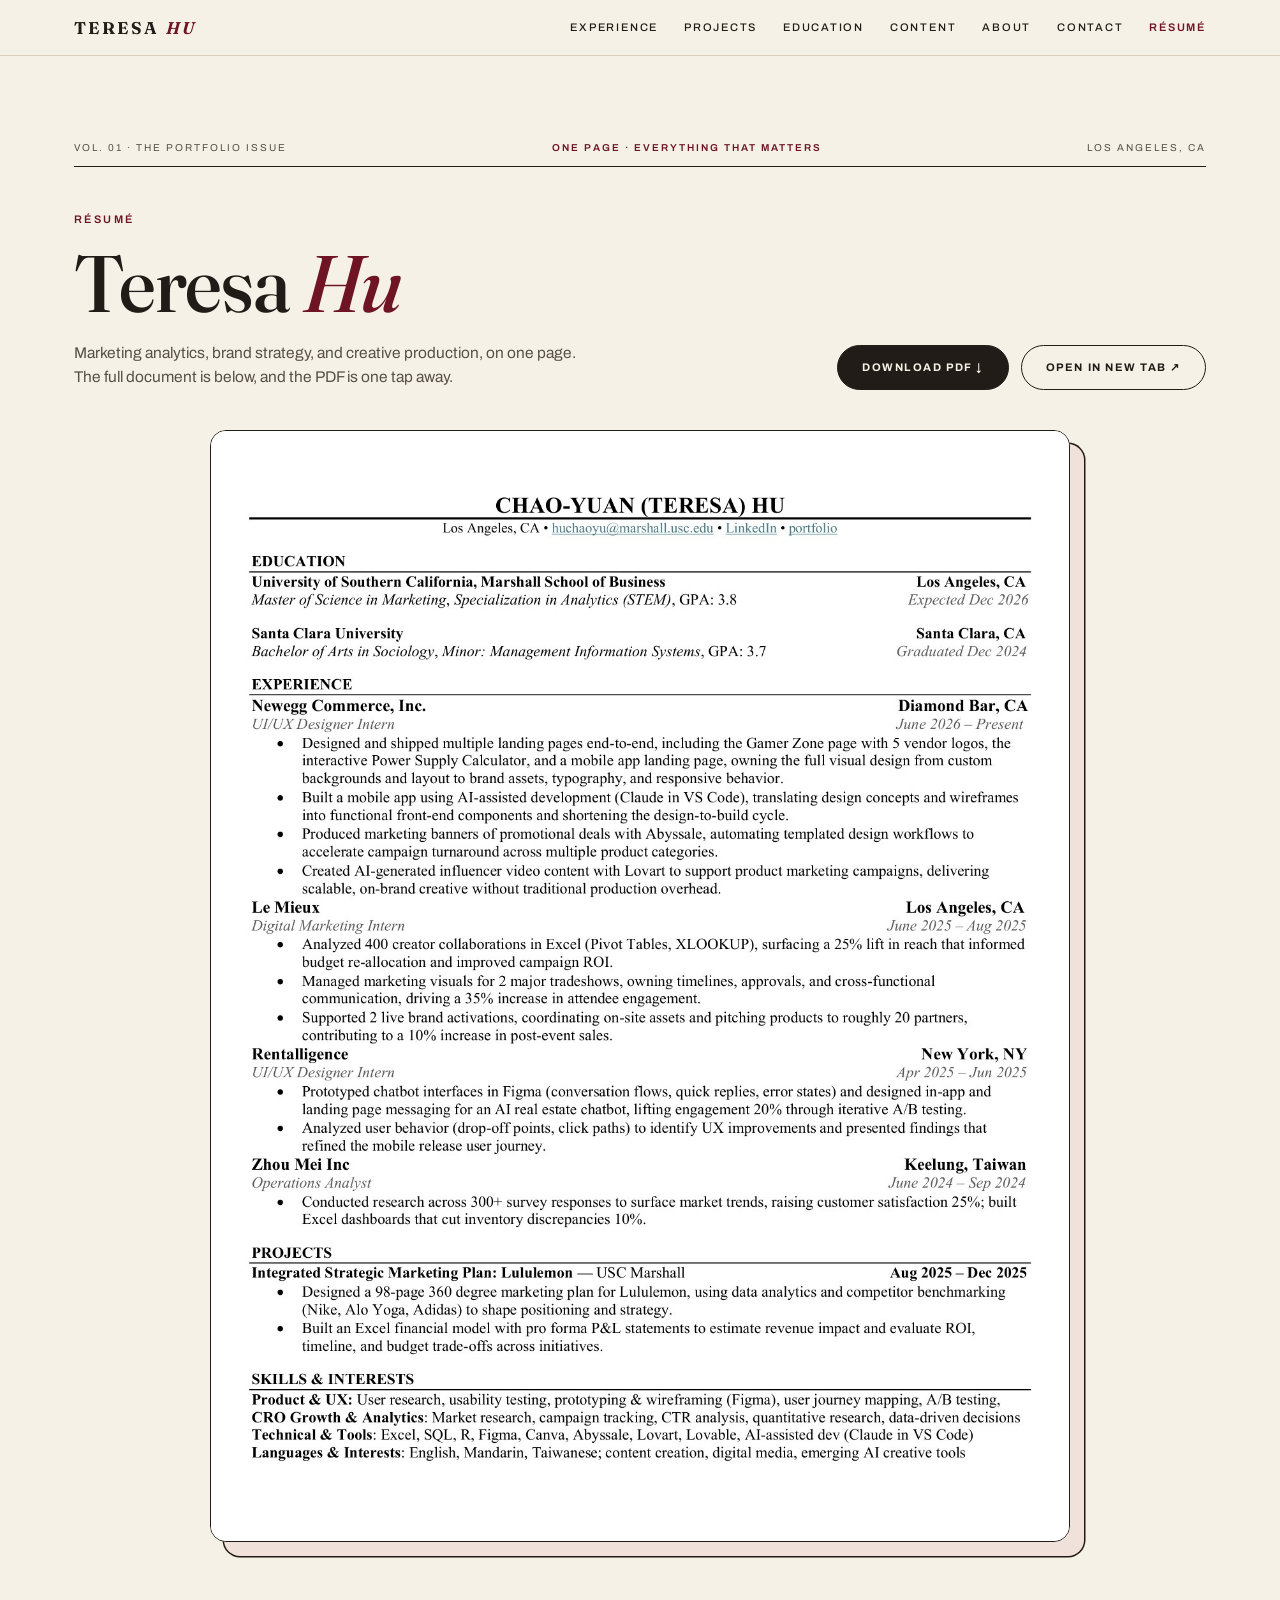
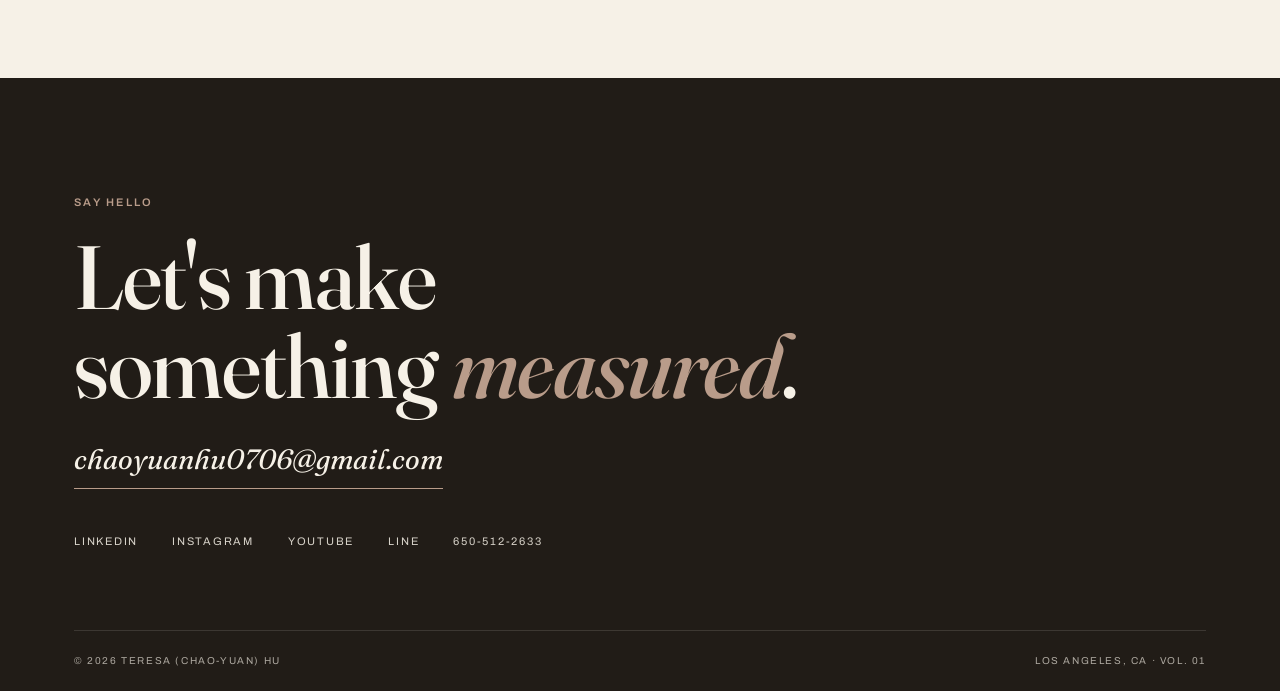
==== resume.html @ 4ccf5e05 "Add résumé page with editorial preview and PDF download - New resume.html: masthead-style header, do" ====
<!DOCTYPE html>
<html lang="en">
<head>
  <meta charset="UTF-8" />
  <meta name="viewport" content="width=device-width, initial-scale=1.0" />
  <title>Résumé · Teresa Hu</title>
  <meta name="description" content="Résumé of Teresa (Chao-Yuan) Hu — M.S. Marketing Analytics at USC Marshall." />
  <link rel="preconnect" href="https://fonts.googleapis.com" />
  <link rel="preconnect" href="https://fonts.gstatic.com" crossorigin />
  <link href="https://fonts.googleapis.com/css2?family=Fraunces:ital,opsz,wght@0,9..144,300..900;1,9..144,300..900&family=Archivo:wght@400;500;600;700&family=Caveat:wght@500;600&display=swap" rel="stylesheet" />
  <link rel="stylesheet" href="styles.css" />
  <link rel="icon" href="data:image/svg+xml,<svg xmlns='http://www.w3.org/2000/svg' viewBox='0 0 100 100'><text y='0.9em' font-size='90'>✿</text></svg>" />
</head>
<body>

  <!-- ============ NAV ============ -->
  <header class="topbar">
    <div class="topbar-inner">
      <a class="brand" href="index.html#top">TERESA <em>HU</em></a>
      <button class="nav-toggle" aria-label="Toggle menu" aria-expanded="false">Menu</button>
      <nav class="nav-links" id="nav-links">
        <a href="index.html#experience">Experience</a>
        <a href="index.html#projects">Projects</a>
        <a href="index.html#education">Education</a>
        <a href="index.html#content">Content</a>
        <a href="index.html#about">About</a>
        <a href="index.html#contact">Contact</a>
        <a href="resume.html" class="nav-resume" aria-current="page">Résumé</a>
      </nav>
    </div>
  </header>

  <!-- ============ RÉSUMÉ ============ -->
  <section class="resume-page">
    <div class="wrap">
      <div class="masthead-meta reveal">
        <span>Vol. 01 · The portfolio issue</span>
        <span class="ox">One page · Everything that matters</span>
        <span>Los Angeles, CA</span>
      </div>

      <div class="resume-head">
        <div class="reveal">
          <span class="kicker">Résumé</span>
          <h1 class="resume-title">Teresa <em>Hu</em></h1>
          <p class="resume-sub">Marketing analytics, brand strategy, and creative production, on one page. The full document is below, and the PDF is one tap away.</p>
        </div>
        <div class="resume-actions reveal">
          <a class="btn" href="assets/Teresa-Hu-Resume.pdf" download>Download PDF ↓</a>
          <a class="btn ghost" href="assets/Teresa-Hu-Resume.pdf" target="_blank" rel="noopener">Open in new tab ↗</a>
        </div>
      </div>

      <a class="resume-frame reveal" href="assets/Teresa-Hu-Resume.pdf" target="_blank" rel="noopener" aria-label="Open résumé PDF in a new tab">
        <img class="resume-doc" src="assets/resume-preview.jpg" alt="Résumé of Teresa (Chao-Yuan) Hu — Marketing Analytics at USC Marshall" />
      </a>
    </div>
  </section>

  <!-- ============ CONTACT ============ -->
  <footer class="contact" id="contact">
    <div class="wrap">
      <span class="kicker reveal">Say hello</span>
      <h2 class="contact-title reveal">Let's make<br />something <em>measured</em>.</h2>
      <a class="contact-mail reveal" href="mailto:chaoyuanhu0706@gmail.com">chaoyuanhu0706@gmail.com</a>
      <div class="contact-meta reveal">
        <a href="https://www.linkedin.com/in/chaoyuanhu" target="_blank" rel="noopener">LinkedIn</a>
        <a href="https://www.instagram.com/yuan_0706_/" target="_blank" rel="noopener">Instagram</a>
        <a href="https://www.youtube.com/@teresahu0706" target="_blank" rel="noopener">YouTube</a>
        <a href="https://line.me/ti/p/6ytRdDeeGx" target="_blank" rel="noopener">Line</a>
        <a href="tel:650-512-2633">650-512-2633</a>
      </div>
      <div class="footer-bar">
        <span>© <span id="year">2026</span> Teresa (Chao-Yuan) Hu</span>
        <span>Los Angeles, CA · Vol. 01</span>
      </div>
    </div>
  </footer>

  <script src="script.js"></script>
</body>
</html>
---- styles.css ----
/* ============================================================
   Teresa Hu — Portfolio
   "The Editorial Issue" — cream + oxblood magazine style
   with soft-studio warmth (arches, polaroids, handwriting)
   ============================================================ */

:root {
  --cream: #f6f1e7;
  --cream-2: #efe8da;
  --paper: #fbf8f1;
  --ink: #211c17;
  --ink-soft: #57504a;
  --oxblood: #6e1423;
  --rosewood: #a5586e;
  --taupe: #b99c8a;
  --sand: #d8cfbd;
  --blush: #f0e2da;
  --serif: "Fraunces", "Georgia", serif;
  --sans: "Archivo", "Helvetica Neue", sans-serif;
  --hand: "Caveat", cursive;
}

* { margin: 0; padding: 0; box-sizing: border-box; }

html { scroll-behavior: smooth; }

body {
  font-family: var(--sans);
  background: var(--cream);
  color: var(--ink);
  line-height: 1.6;
  -webkit-font-smoothing: antialiased;
  overflow-x: hidden;
}

img { max-width: 100%; display: block; }
a { color: inherit; }

.wrap { max-width: 1180px; margin: 0 auto; padding: 0 24px; }

/* ---------- kickers, labels ---------- */
.kicker {
  font-size: 11px;
  letter-spacing: 0.22em;
  text-transform: uppercase;
  font-weight: 600;
  color: var(--oxblood);
}

.section-head {
  display: flex;
  align-items: baseline;
  gap: 20px;
  border-bottom: 1.5px solid var(--ink);
  padding-bottom: 14px;
  margin-bottom: 12px;
}
.section-head h2 {
  font-family: var(--serif);
  font-weight: 550;
  font-size: clamp(34px, 5vw, 58px);
  line-height: 1;
  letter-spacing: -0.01em;
}
.section-head .no {
  font-family: var(--serif);
  font-style: italic;
  font-size: 15px;
  color: var(--rosewood);
}
.section-head .tail {
  margin-left: auto;
  font-size: 11px;
  letter-spacing: 0.18em;
  text-transform: uppercase;
  color: var(--ink-soft);
  white-space: nowrap;
}
.section-sub {
  font-family: var(--serif);
  font-style: italic;
  font-size: 16px;
  color: var(--ink-soft);
  margin-bottom: 48px;
}

section { padding: 96px 0 40px; }

/* ---------- top bar ---------- */
.topbar {
  position: fixed;
  top: 0; left: 0; right: 0;
  z-index: 50;
  background: color-mix(in srgb, var(--cream) 88%, transparent);
  backdrop-filter: blur(10px);
  border-bottom: 1px solid var(--sand);
}
.topbar-inner {
  display: flex;
  align-items: center;
  gap: 24px;
  padding: 14px 24px;
  max-width: 1180px;
  margin: 0 auto;
}
.brand {
  font-family: var(--serif);
  font-weight: 650;
  font-size: 17px;
  letter-spacing: 0.14em;
  text-decoration: none;
}
.brand em { color: var(--oxblood); font-style: italic; }
.nav-links {
  margin-left: auto;
  display: flex;
  gap: 26px;
}
.nav-links a {
  font-size: 11px;
  letter-spacing: 0.16em;
  text-transform: uppercase;
  font-weight: 500;
  text-decoration: none;
  position: relative;
  padding: 4px 0;
}
.nav-links a::after {
  content: "";
  position: absolute;
  left: 0; bottom: 0;
  width: 100%; height: 1.5px;
  background: var(--oxblood);
  transform: scaleX(0);
  transform-origin: left;
  transition: transform 0.3s ease;
}
.nav-links a:hover::after { transform: scaleX(1); }
.nav-links a.nav-resume { color: var(--oxblood); font-weight: 600; }
.nav-toggle {
  display: none;
  margin-left: auto;
  background: none;
  border: none;
  font-family: var(--sans);
  font-size: 11px;
  letter-spacing: 0.18em;
  text-transform: uppercase;
  font-weight: 600;
  cursor: pointer;
  color: var(--ink);
}

/* ---------- hero ---------- */
.hero {
  padding: 150px 0 0;
  position: relative;
}
.masthead-meta {
  display: flex;
  justify-content: space-between;
  gap: 12px;
  font-size: 10px;
  letter-spacing: 0.2em;
  text-transform: uppercase;
  color: var(--ink-soft);
  border-bottom: 1px solid var(--ink);
  padding-bottom: 10px;
  flex-wrap: wrap;
}
.masthead-meta .ox { color: var(--oxblood); font-weight: 600; }

.hero-grid {
  display: grid;
  grid-template-columns: 1.25fr 0.75fr;
  gap: 48px;
  align-items: start;
  padding: 48px 0 40px;
}
.hero-title {
  font-family: var(--serif);
  font-weight: 500;
  font-size: clamp(46px, 7.2vw, 96px);
  line-height: 0.98;
  letter-spacing: -0.015em;
}
.hero-title .line { display: block; overflow: hidden; padding-bottom: 0.16em; }
.hero-title .line > span {
  display: inline-block;
  transform: translateY(110%);
  animation: rise 0.9s cubic-bezier(0.2, 0.7, 0.2, 1) forwards;
}
.hero-title .line:nth-child(2) > span { animation-delay: 0.12s; }
.hero-title .line:nth-child(3) > span { animation-delay: 0.24s; }
@keyframes rise { to { transform: translateY(0); } }
.hero-title em {
  font-style: italic;
  font-weight: 400;
  color: var(--oxblood);
}
.hero-note {
  font-family: var(--hand);
  font-size: 24px;
  color: var(--rosewood);
  transform: rotate(-2deg);
  display: inline-block;
  margin-bottom: 10px;
}
.hero-copy {
  margin-top: 28px;
  max-width: 480px;
  font-size: 15.5px;
  color: var(--ink-soft);
}
.hero-tags {
  margin-top: 24px;
  display: flex;
  flex-wrap: wrap;
  gap: 8px;
}
.pill {
  font-size: 10px;
  letter-spacing: 0.12em;
  text-transform: uppercase;
  font-weight: 600;
  padding: 7px 15px;
  border-radius: 999px;
  border: 1px solid var(--ink);
  background: transparent;
}
.pill.solid { background: var(--ink); color: var(--cream); }
.pill.rose { border-color: var(--rosewood); color: var(--oxblood); background: var(--blush); }

.hero-photo {
  position: relative;
  justify-self: end;
  width: min(100%, 360px);
}
.hero-photo .arch {
  border-radius: 999px 999px 14px 14px;
  overflow: hidden;
  border: 1.5px solid var(--ink);
  box-shadow: 14px 14px 0 var(--blush), 14px 14px 0 1.5px var(--ink);
}
.hero-photo img {
  width: 100%;
  aspect-ratio: 3 / 3.9;
  object-fit: cover;
  transition: transform 0.8s ease;
}
.hero-photo:hover img { transform: scale(1.04); }
.hero-photo .sticker {
  position: absolute;
  top: -22px;
  right: -14px;
  width: 96px;
  height: 96px;
  border-radius: 50%;
  background: var(--oxblood);
  color: var(--cream);
  display: flex;
  align-items: center;
  justify-content: center;
  text-align: center;
  font-size: 9px;
  letter-spacing: 0.16em;
  text-transform: uppercase;
  font-weight: 600;
  line-height: 1.7;
  transform: rotate(10deg);
  animation: spin-slow 26s linear infinite;
}
@keyframes spin-slow { to { transform: rotate(370deg); } }
.hero-photo .caption {
  font-family: var(--hand);
  font-size: 20px;
  color: var(--ink-soft);
  text-align: center;
  margin-top: 26px;
  transform: rotate(-1.5deg);
}

/* ---------- marquee ---------- */
.marquee {
  border-top: 1.5px solid var(--ink);
  border-bottom: 1.5px solid var(--ink);
  background: var(--paper);
  overflow: hidden;
  white-space: nowrap;
  padding: 13px 0;
}
.marquee-track {
  display: inline-block;
  animation: marquee 30s linear infinite;
}
.marquee span {
  font-family: var(--serif);
  font-style: italic;
  font-size: 15px;
  margin: 0 14px;
}
.marquee .dot { color: var(--oxblood); }
@keyframes marquee { to { transform: translateX(-50%); } }

/* ---------- stats strip ---------- */
.stats {
  display: grid;
  grid-template-columns: repeat(5, 1fr);
  border: 1.5px solid var(--ink);
  border-radius: 16px;
  overflow: hidden;
  background: var(--paper);
  margin-top: 72px;
}
.stat {
  padding: 26px 18px 22px;
  text-align: center;
  border-right: 1px solid var(--sand);
}
.stat:last-child { border-right: none; }
.stat b {
  display: block;
  font-family: var(--serif);
  font-weight: 550;
  font-size: clamp(24px, 2.6vw, 34px);
  color: var(--oxblood);
  line-height: 1.1;
}
.stat span {
  font-size: 10px;
  letter-spacing: 0.14em;
  text-transform: uppercase;
  color: var(--ink-soft);
  display: block;
  margin-top: 8px;
}

/* ---------- projects ---------- */
.project {
  display: grid;
  grid-template-columns: 0.9fr 1.1fr;
  gap: 56px;
  padding: 64px 0;
  border-bottom: 1px solid var(--sand);
  align-items: center;
}
.project:last-of-type { border-bottom: none; }
.project.flip .p-media { order: -1; }

.p-meta .p-no {
  font-family: var(--serif);
  font-style: italic;
  font-size: 15px;
  color: var(--rosewood);
}
.p-meta h3 {
  font-family: var(--serif);
  font-weight: 550;
  font-size: clamp(26px, 3vw, 38px);
  line-height: 1.1;
  margin: 10px 0 16px;
  letter-spacing: -0.01em;
}
.p-goal {
  font-size: 15px;
  color: var(--ink-soft);
  margin-bottom: 18px;
}
.p-goal b { color: var(--ink); font-weight: 600; }
.p-highlights {
  list-style: none;
  margin-bottom: 20px;
}
.p-highlights li {
  position: relative;
  padding-left: 22px;
  font-size: 14px;
  color: var(--ink-soft);
  margin-bottom: 9px;
}
.p-highlights li::before {
  content: "→";
  position: absolute;
  left: 0;
  color: var(--oxblood);
}
details.p-more { margin-bottom: 20px; }
details.p-more summary {
  cursor: pointer;
  list-style: none;
  font-size: 11px;
  letter-spacing: 0.16em;
  text-transform: uppercase;
  font-weight: 600;
  color: var(--oxblood);
  display: inline-flex;
  align-items: center;
  gap: 8px;
}
details.p-more summary::-webkit-details-marker { display: none; }
details.p-more summary::after { content: "+"; font-size: 15px; }
details.p-more[open] summary::after { content: "−"; }
details.p-more .more-body {
  margin-top: 14px;
  padding: 18px 20px;
  background: var(--paper);
  border-left: 2px solid var(--oxblood);
  font-size: 14px;
  color: var(--ink-soft);
}
details.p-more .more-body li { margin-bottom: 8px; margin-left: 18px; }
.p-tags { display: flex; flex-wrap: wrap; gap: 7px; margin-bottom: 22px; }
.tag {
  font-size: 10px;
  letter-spacing: 0.1em;
  text-transform: uppercase;
  font-weight: 500;
  color: var(--ink-soft);
  border: 1px solid var(--sand);
  background: var(--paper);
  padding: 5px 12px;
  border-radius: 999px;
}
.p-link {
  display: inline-flex;
  align-items: center;
  gap: 10px;
  font-size: 11px;
  letter-spacing: 0.16em;
  text-transform: uppercase;
  font-weight: 700;
  text-decoration: none;
  border-bottom: 2px solid var(--ink);
  padding-bottom: 5px;
  transition: color 0.25s ease, border-color 0.25s ease, gap 0.25s ease;
}
.p-link:hover { color: var(--oxblood); border-color: var(--oxblood); gap: 16px; }

.p-media { position: relative; }
.p-media .main {
  border-radius: 14px;
  overflow: hidden;
  border: 1.5px solid var(--ink);
  background: var(--paper);
}
.p-media .main img {
  width: 100%;
  aspect-ratio: 16 / 10.5;
  object-fit: cover;
  object-position: top;
  transition: transform 0.7s ease;
}
.p-media:hover .main img { transform: scale(1.04); }
.p-media .float {
  position: absolute;
  bottom: -34px;
  width: 46%;
  border-radius: 10px;
  overflow: hidden;
  border: 1.5px solid var(--ink);
  background: var(--paper);
  box-shadow: 8px 8px 0 var(--blush), 8px 8px 0 1.5px var(--ink);
  transform: rotate(2.5deg);
  transition: transform 0.4s ease;
}
.project.flip .p-media .float { right: -12px; transform: rotate(-2.5deg); }
.project:not(.flip) .p-media .float { left: -12px; }
.p-media:hover .float { transform: rotate(0deg) translateY(-6px); }
.p-media .float img {
  width: 100%;
  aspect-ratio: 16 / 10;
  object-fit: cover;
  object-position: top;
}
.p-media .float.portrait img { aspect-ratio: 4 / 5; }
.p-media .badge {
  position: absolute;
  top: -16px;
  right: 22px;
  font-family: var(--hand);
  font-size: 21px;
  color: var(--oxblood);
  background: var(--cream);
  border: 1.5px solid var(--oxblood);
  border-radius: 999px;
  padding: 3px 18px;
  transform: rotate(-3deg);
  z-index: 2;
}

/* ---------- experience ---------- */
.xp-list { border-top: 1.5px solid var(--ink); }
.xp {
  display: grid;
  grid-template-columns: 220px 1fr;
  gap: 40px;
  padding: 44px 0;
  border-bottom: 1px solid var(--sand);
  position: relative;
}
.xp-when {
  font-size: 11px;
  letter-spacing: 0.16em;
  text-transform: uppercase;
  font-weight: 600;
  color: var(--ink-soft);
  padding-top: 6px;
}
.xp-when .now {
  display: inline-block;
  margin-top: 10px;
  background: var(--oxblood);
  color: var(--cream);
  font-size: 9px;
  letter-spacing: 0.18em;
  padding: 4px 12px;
  border-radius: 999px;
  animation: pulse 2.4s ease-in-out infinite;
}
@keyframes pulse { 50% { opacity: 0.55; } }
.xp-logo {
  display: block;
  margin-top: 18px;
  line-height: 0;
}
.xp-logo img {
  height: 40px;
  width: auto;
  max-width: 175px;
  object-fit: contain;
  display: block;
}
.xp-logo img[src*="newegg"],
.xp-logo img[src*="fonterra"] {
  height: 58px;
  max-width: 200px;
}
.xp h3 {
  font-family: var(--serif);
  font-weight: 550;
  font-size: clamp(22px, 2.6vw, 30px);
  line-height: 1.15;
  letter-spacing: -0.01em;
}
.xp h3 em { font-style: italic; font-weight: 400; color: var(--oxblood); }
.xp .role {
  font-size: 11px;
  letter-spacing: 0.16em;
  text-transform: uppercase;
  font-weight: 600;
  color: var(--rosewood);
  margin: 8px 0 14px;
}
.xp p { font-size: 14.5px; color: var(--ink-soft); max-width: 720px; }
.xp ul { list-style: none; max-width: 720px; margin-top: 4px; }
.xp ul li {
  position: relative;
  padding-left: 22px;
  font-size: 14.5px;
  color: var(--ink-soft);
  margin-bottom: 9px;
}
.xp ul li::before {
  content: "→";
  position: absolute;
  left: 0;
  color: var(--oxblood);
}

/* ---------- education ---------- */
.edu-grid {
  display: grid;
  grid-template-columns: repeat(3, 1fr);
  gap: 24px;
}
.edu-card {
  background: var(--paper);
  border: 1.5px solid var(--ink);
  border-radius: 16px;
  padding: 30px 28px;
  transition: transform 0.35s ease, box-shadow 0.35s ease;
}
.edu-card:hover {
  transform: translateY(-6px);
  box-shadow: 10px 10px 0 var(--blush), 10px 10px 0 1.5px var(--ink);
}
.edu-card img {
  height: 54px;
  width: auto;
  margin-bottom: 18px;
  object-fit: contain;
}
.edu-card .years {
  font-size: 10px;
  letter-spacing: 0.16em;
  text-transform: uppercase;
  font-weight: 600;
  color: var(--rosewood);
}
.edu-card h3 {
  font-family: var(--serif);
  font-weight: 550;
  font-size: 21px;
  margin: 8px 0 4px;
  line-height: 1.2;
}
.edu-card .degree {
  font-size: 12px;
  letter-spacing: 0.08em;
  text-transform: uppercase;
  font-weight: 600;
  color: var(--ink-soft);
  margin-bottom: 12px;
}
.edu-card p { font-size: 13.5px; color: var(--ink-soft); }

/* ---------- content studio ---------- */
.studio { background: var(--blush); border-top: 1.5px solid var(--ink); border-bottom: 1.5px solid var(--ink); margin-top: 56px; padding-bottom: 96px; }
.studio-grid {
  display: grid;
  grid-template-columns: 1fr 1.1fr;
  gap: 56px;
  align-items: center;
}
.studio-copy p { font-size: 15px; color: var(--ink-soft); margin-bottom: 16px; max-width: 460px; }
.studio-stats { display: flex; gap: 28px; margin: 26px 0; flex-wrap: wrap; }
.studio-stats div b {
  font-family: var(--serif);
  font-size: 30px;
  font-weight: 550;
  color: var(--oxblood);
  display: block;
  line-height: 1;
}
.studio-stats div span {
  font-size: 10px;
  letter-spacing: 0.14em;
  text-transform: uppercase;
  color: var(--ink-soft);
}
.social-links { display: flex; gap: 12px; flex-wrap: wrap; }
.btn {
  display: inline-flex;
  align-items: center;
  gap: 10px;
  text-decoration: none;
  font-size: 11px;
  letter-spacing: 0.14em;
  text-transform: uppercase;
  font-weight: 700;
  padding: 13px 24px;
  border-radius: 999px;
  border: 1.5px solid var(--ink);
  background: var(--ink);
  color: var(--cream);
  transition: transform 0.25s ease, background 0.25s ease, color 0.25s ease, box-shadow 0.25s ease;
}
.btn:hover { transform: translateY(-3px); box-shadow: 5px 5px 0 var(--oxblood); }
.btn.ghost { background: transparent; color: var(--ink); }
.btn.ghost:hover { background: var(--paper); }

.phone-row {
  display: flex;
  gap: 20px;
  justify-content: center;
  align-items: flex-end;
}
.phone {
  width: 30%;
  border-radius: 26px;
  overflow: hidden;
  border: 1.5px solid var(--ink);
  background: var(--ink);
  padding: 7px;
  transition: transform 0.4s ease;
}
.phone img { border-radius: 19px; width: 100%; aspect-ratio: 9 / 19; object-fit: cover; object-position: top; }
.phone:nth-child(1) { transform: rotate(-4deg) translateY(10px); }
.phone:nth-child(3) { transform: rotate(4deg) translateY(10px); }
.phone:hover { transform: rotate(0deg) translateY(-8px) scale(1.03); z-index: 2; }
.channel-shot {
  margin-top: 30px;
  border: 1.5px solid var(--ink);
  border-radius: 14px;
  overflow: hidden;
  box-shadow: 10px 10px 0 var(--paper), 10px 10px 0 1.5px var(--ink);
}
.studio .caption-hand {
  font-family: var(--hand);
  font-size: 21px;
  color: var(--oxblood);
  text-align: center;
  margin-top: 24px;
  transform: rotate(-1deg);
}

/* ---------- about / off the clock ---------- */
.about-grid {
  display: grid;
  grid-template-columns: 1fr 1fr;
  gap: 56px;
  align-items: start;
}
.about-copy .lede {
  font-family: var(--serif);
  font-size: clamp(20px, 2.4vw, 27px);
  font-weight: 450;
  line-height: 1.45;
  margin-bottom: 20px;
}
.about-copy .lede em { font-style: italic; color: var(--oxblood); }
.about-copy p { font-size: 15px; color: var(--ink-soft); margin-bottom: 16px; }
.polaroids {
  display: grid;
  grid-template-columns: 1fr 1fr;
  gap: 26px;
}
.polaroid {
  background: var(--paper);
  border: 1px solid var(--sand);
  padding: 14px 14px 18px;
  box-shadow: 6px 8px 18px rgba(33, 28, 23, 0.12);
  transition: transform 0.35s ease;
  position: relative;
}
.polaroid:nth-child(odd) { transform: rotate(-2.4deg); }
.polaroid:nth-child(even) { transform: rotate(2deg) translateY(16px); }
.polaroid:hover { transform: rotate(0deg) scale(1.04); z-index: 2; }
.polaroid .tape {
  position: absolute;
  top: -12px;
  left: 50%;
  transform: translateX(-50%) rotate(-3deg);
  width: 84px;
  height: 24px;
  background: color-mix(in srgb, var(--taupe) 45%, transparent);
}
.polaroid .ph {
  aspect-ratio: 1 / 0.85;
  border-radius: 4px;
  display: flex;
  align-items: center;
  justify-content: center;
  text-align: center;
  padding: 16px;
  font-family: var(--serif);
  font-style: italic;
  font-size: 16px;
  line-height: 1.4;
  color: var(--paper);
}
.polaroid .cap {
  font-family: var(--hand);
  font-size: 20px;
  text-align: center;
  margin-top: 12px;
  color: var(--ink-soft);
}

/* ---------- skills ---------- */
.skill-groups { display: grid; grid-template-columns: repeat(2, 1fr); gap: 22px; }
.skill-group {
  border: 1.5px solid var(--ink);
  border-radius: 16px;
  background: var(--paper);
  padding: 26px 28px;
}
.skill-group h3 {
  font-family: var(--serif);
  font-style: italic;
  font-weight: 500;
  font-size: 19px;
  margin-bottom: 16px;
  color: var(--oxblood);
}
.skill-group .tags { display: flex; flex-wrap: wrap; gap: 8px; }
.skill-group .tag { background: var(--cream); }

/* ---------- contact ---------- */
.contact {
  background: var(--ink);
  color: var(--cream);
  margin-top: 96px;
  padding: 110px 0 0;
}
.contact .kicker { color: var(--taupe); }
.contact-title {
  font-family: var(--serif);
  font-weight: 500;
  font-size: clamp(44px, 7vw, 92px);
  line-height: 1;
  letter-spacing: -0.015em;
  margin: 18px 0 26px;
}
.contact-title em { font-style: italic; color: var(--taupe); }
.contact-mail {
  display: inline-block;
  font-family: var(--serif);
  font-style: italic;
  font-size: clamp(19px, 2.6vw, 28px);
  color: var(--cream);
  text-decoration: none;
  border-bottom: 1.5px solid var(--taupe);
  padding-bottom: 6px;
  transition: color 0.3s ease, border-color 0.3s ease;
}
.contact-mail:hover { color: var(--taupe); }
.contact-meta {
  display: flex;
  gap: 34px;
  flex-wrap: wrap;
  margin-top: 44px;
  font-size: 11px;
  letter-spacing: 0.16em;
  text-transform: uppercase;
}
.contact-meta a {
  text-decoration: none;
  color: var(--cream);
  opacity: 0.85;
  transition: opacity 0.25s ease, color 0.25s ease;
}
.contact-meta a:hover { opacity: 1; color: var(--taupe); }
.footer-bar {
  margin-top: 80px;
  border-top: 1px solid rgba(246, 241, 231, 0.2);
  padding: 22px 0;
  display: flex;
  justify-content: space-between;
  gap: 12px;
  flex-wrap: wrap;
  font-size: 10px;
  letter-spacing: 0.16em;
  text-transform: uppercase;
  opacity: 0.65;
}

/* ---------- reveal animation ---------- */
.reveal {
  opacity: 0;
  transform: translateY(34px);
  transition: opacity 0.8s ease, transform 0.8s cubic-bezier(0.2, 0.7, 0.2, 1);
}
.reveal.in { opacity: 1; transform: translateY(0); }

@media (prefers-reduced-motion: reduce) {
  html { scroll-behavior: auto; }
  *, *::before, *::after { animation: none !important; transition: none !important; }
  .reveal { opacity: 1; transform: none; }
  .hero-title .line > span { transform: none; }
}

/* ---------- responsive ---------- */
@media (max-width: 960px) {
  .hero-grid { grid-template-columns: 1fr; gap: 44px; }
  .hero-photo { justify-self: center; }
  .project, .project.flip { grid-template-columns: 1fr; gap: 34px; }
  .project.flip .p-media { order: 0; }
  .p-media { margin-bottom: 30px; }
  .studio-grid, .about-grid { grid-template-columns: 1fr; }
  .edu-grid { grid-template-columns: 1fr; }
  .skill-groups { grid-template-columns: 1fr; }
  .stats { grid-template-columns: repeat(2, 1fr); }
  .stat { border-bottom: 1px solid var(--sand); }
  .stat:nth-child(5) { grid-column: 1 / -1; border-bottom: none; }
  .stat:nth-child(4) { border-right: none; }
  .xp { grid-template-columns: 1fr; gap: 10px; }
}
@media (max-width: 720px) {
  section { padding: 72px 0 28px; }
  .nav-links {
    display: none;
    position: absolute;
    top: 100%;
    left: 0; right: 0;
    background: var(--cream);
    border-bottom: 1.5px solid var(--ink);
    flex-direction: column;
    gap: 0;
    padding: 8px 0;
  }
  .nav-links.open { display: flex; }
  .nav-links a { padding: 13px 24px; }
  .nav-toggle { display: block; }
  .section-head { flex-wrap: wrap; gap: 10px; }
  .section-head .tail { display: none; }
  .hero { padding-top: 118px; }
  .hero-photo .sticker { width: 80px; height: 80px; top: -14px; right: -6px; }
  .p-media .float { width: 54%; bottom: -24px; }
  .phone-row { gap: 12px; }
  .polaroids { gap: 18px; }
  .contact { padding-top: 80px; }
}

/* ---------- résumé page ---------- */
.resume-page { padding: 140px 0 40px; }
.resume-head {
  display: flex;
  justify-content: space-between;
  align-items: flex-end;
  gap: 32px;
  flex-wrap: wrap;
  padding: 44px 0 40px;
}
.resume-head .kicker { display: block; }
.resume-title {
  font-family: var(--serif);
  font-weight: 500;
  font-size: clamp(46px, 6.4vw, 80px);
  line-height: 1;
  letter-spacing: -0.015em;
  margin: 14px 0 18px;
}
.resume-title em { font-style: italic; color: var(--oxblood); }
.resume-sub {
  max-width: 520px;
  font-size: 15.5px;
  color: var(--ink-soft);
}
.resume-actions { display: flex; gap: 12px; flex-wrap: wrap; }
.resume-frame {
  display: block;
  max-width: 860px;
  margin: 0 auto;
  border: 1.5px solid var(--ink);
  border-radius: 16px;
  overflow: hidden;
  background: #fff;
  box-shadow: 14px 14px 0 var(--blush), 14px 14px 0 1.5px var(--ink);
}
.resume-doc {
  display: block;
  width: 100%;
  height: auto;
  border: none;
  background: #fff;
  transition: transform 0.6s ease;
}
.resume-frame:hover .resume-doc { transform: scale(1.012); }
@media (max-width: 720px) {
  .resume-page { padding-top: 110px; }
  .resume-head { align-items: flex-start; }
  .resume-actions { width: 100%; }
  .resume-actions .btn { flex: 1; justify-content: center; }
  .resume-frame { box-shadow: 8px 8px 0 var(--blush), 8px 8px 0 1.5px var(--ink); }
}
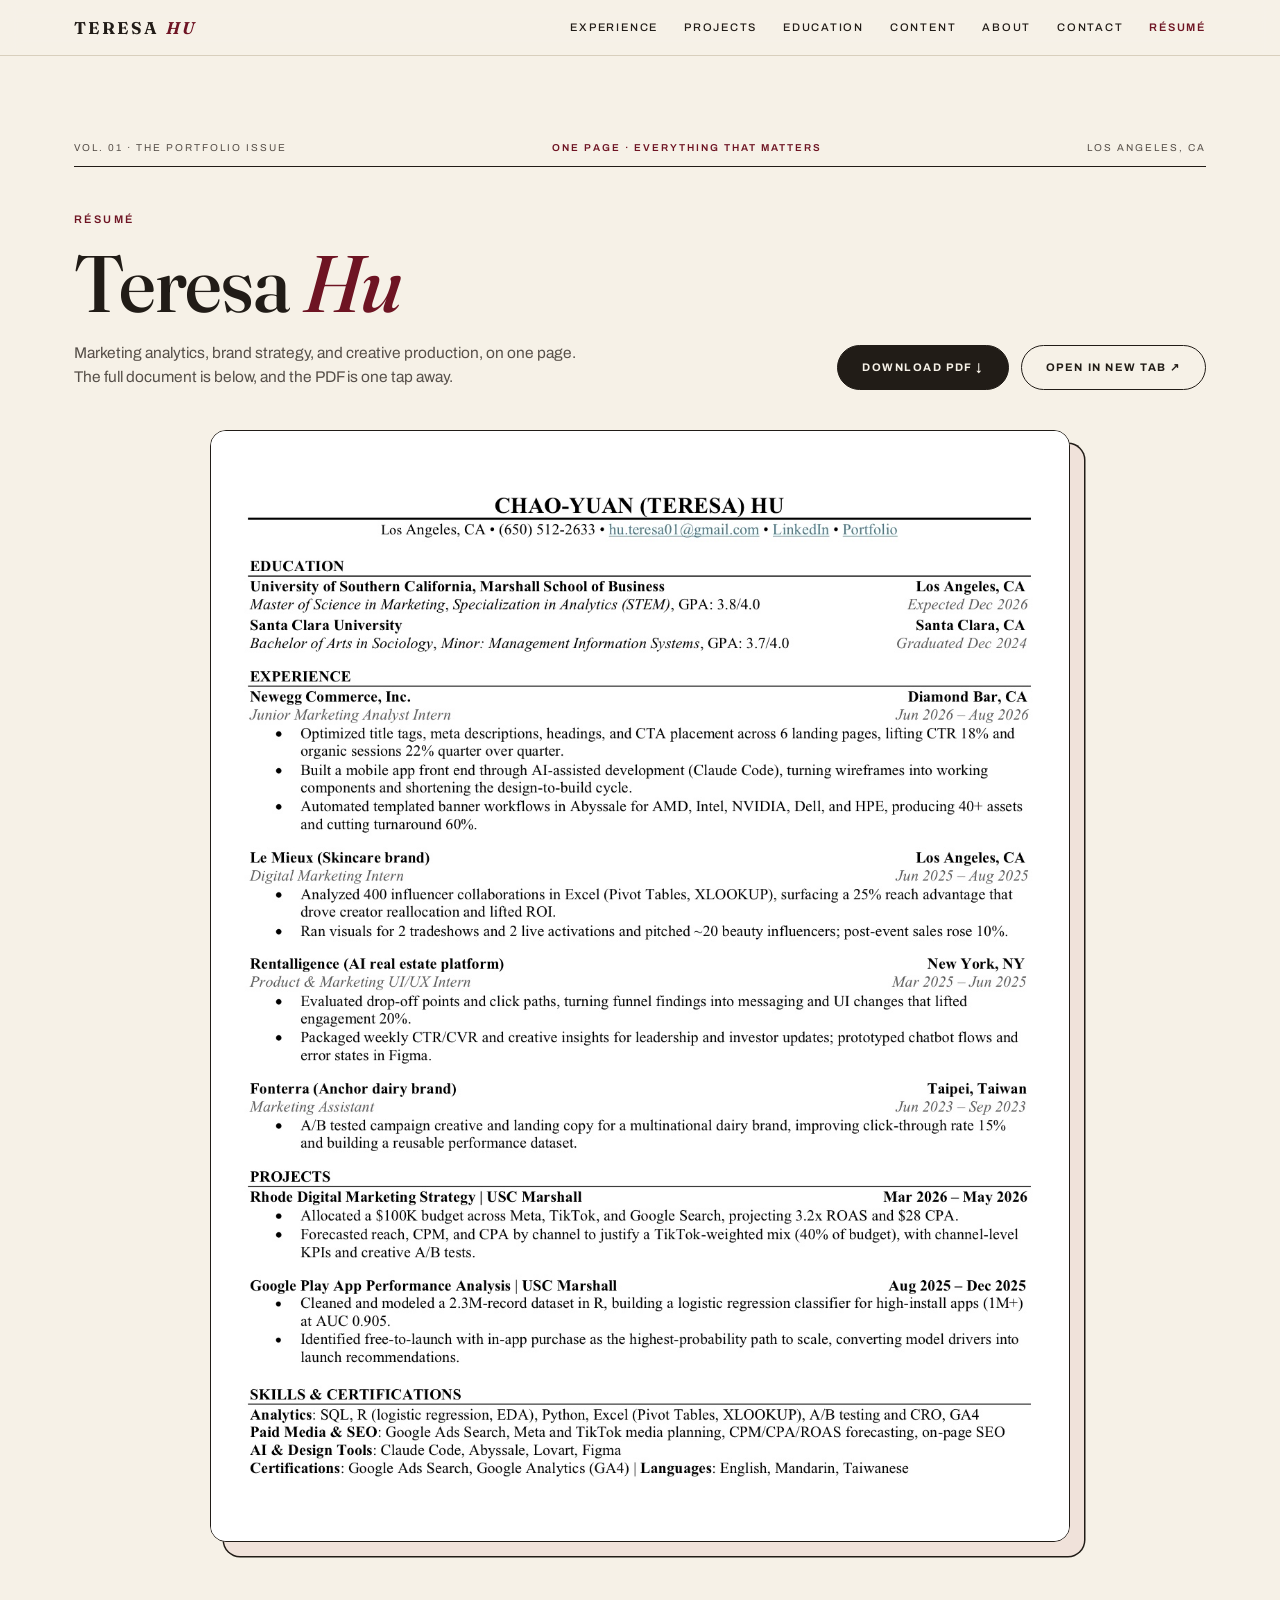
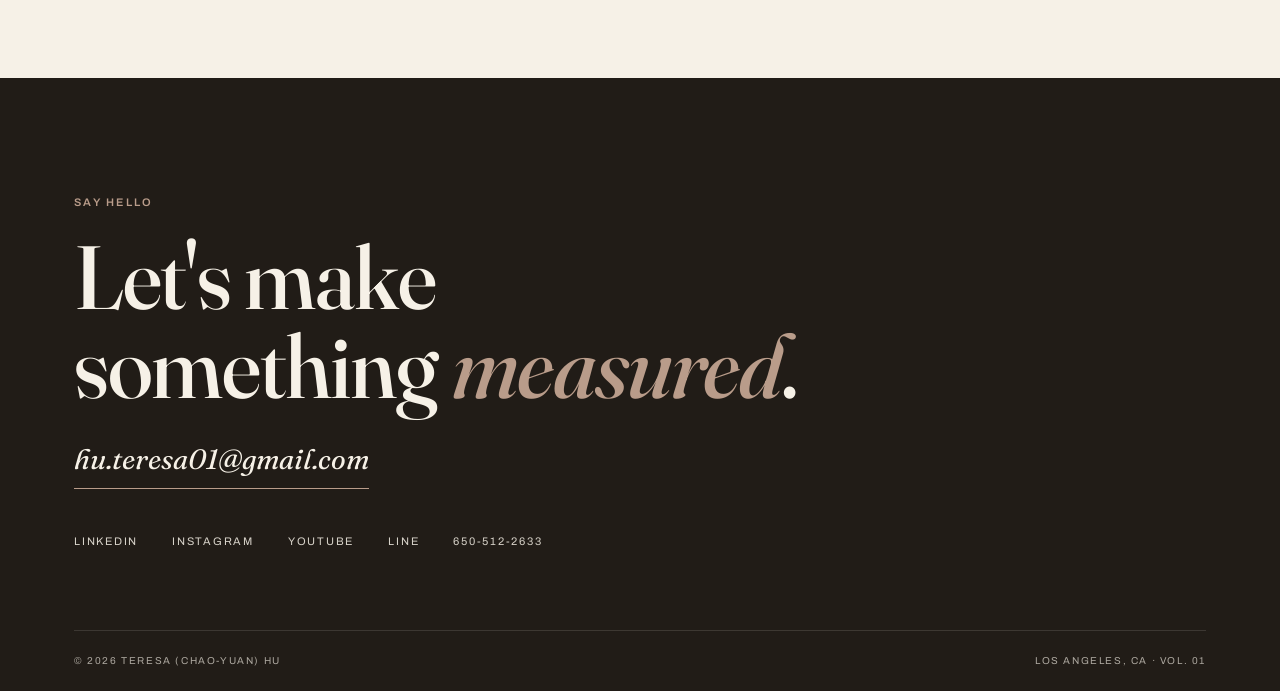
==== commit 08c29712: "Update résumé PDF and align site content with it Swap in the new one-page résumé and regenerate the " ====
--- a/resume.html
+++ b/resume.html
@@ -62,7 +62,7 @@
     <div class="wrap">
       <span class="kicker reveal">Say hello</span>
       <h2 class="contact-title reveal">Let's make<br />something <em>measured</em>.</h2>
-      <a class="contact-mail reveal" href="mailto:chaoyuanhu0706@gmail.com">chaoyuanhu0706@gmail.com</a>
+      <a class="contact-mail reveal" href="mailto:hu.teresa01@gmail.com">hu.teresa01@gmail.com</a>
       <div class="contact-meta reveal">
         <a href="https://www.linkedin.com/in/chaoyuanhu" target="_blank" rel="noopener">LinkedIn</a>
         <a href="https://www.instagram.com/yuan_0706_/" target="_blank" rel="noopener">Instagram</a>
--- a/styles.css
+++ b/styles.css
@@ -519,10 +519,13 @@
 }
 @keyframes pulse { 50% { opacity: 0.55; } }
 .xp-logo {
-  display: block;
+  display: inline-block;
   margin-top: 18px;
   line-height: 0;
-}
+  opacity: 1;
+  transition: opacity 0.25s ease, transform 0.25s ease;
+}
+.xp-logo:hover { opacity: 0.75; transform: translateY(-2px); }
 .xp-logo img {
   height: 40px;
   width: auto;
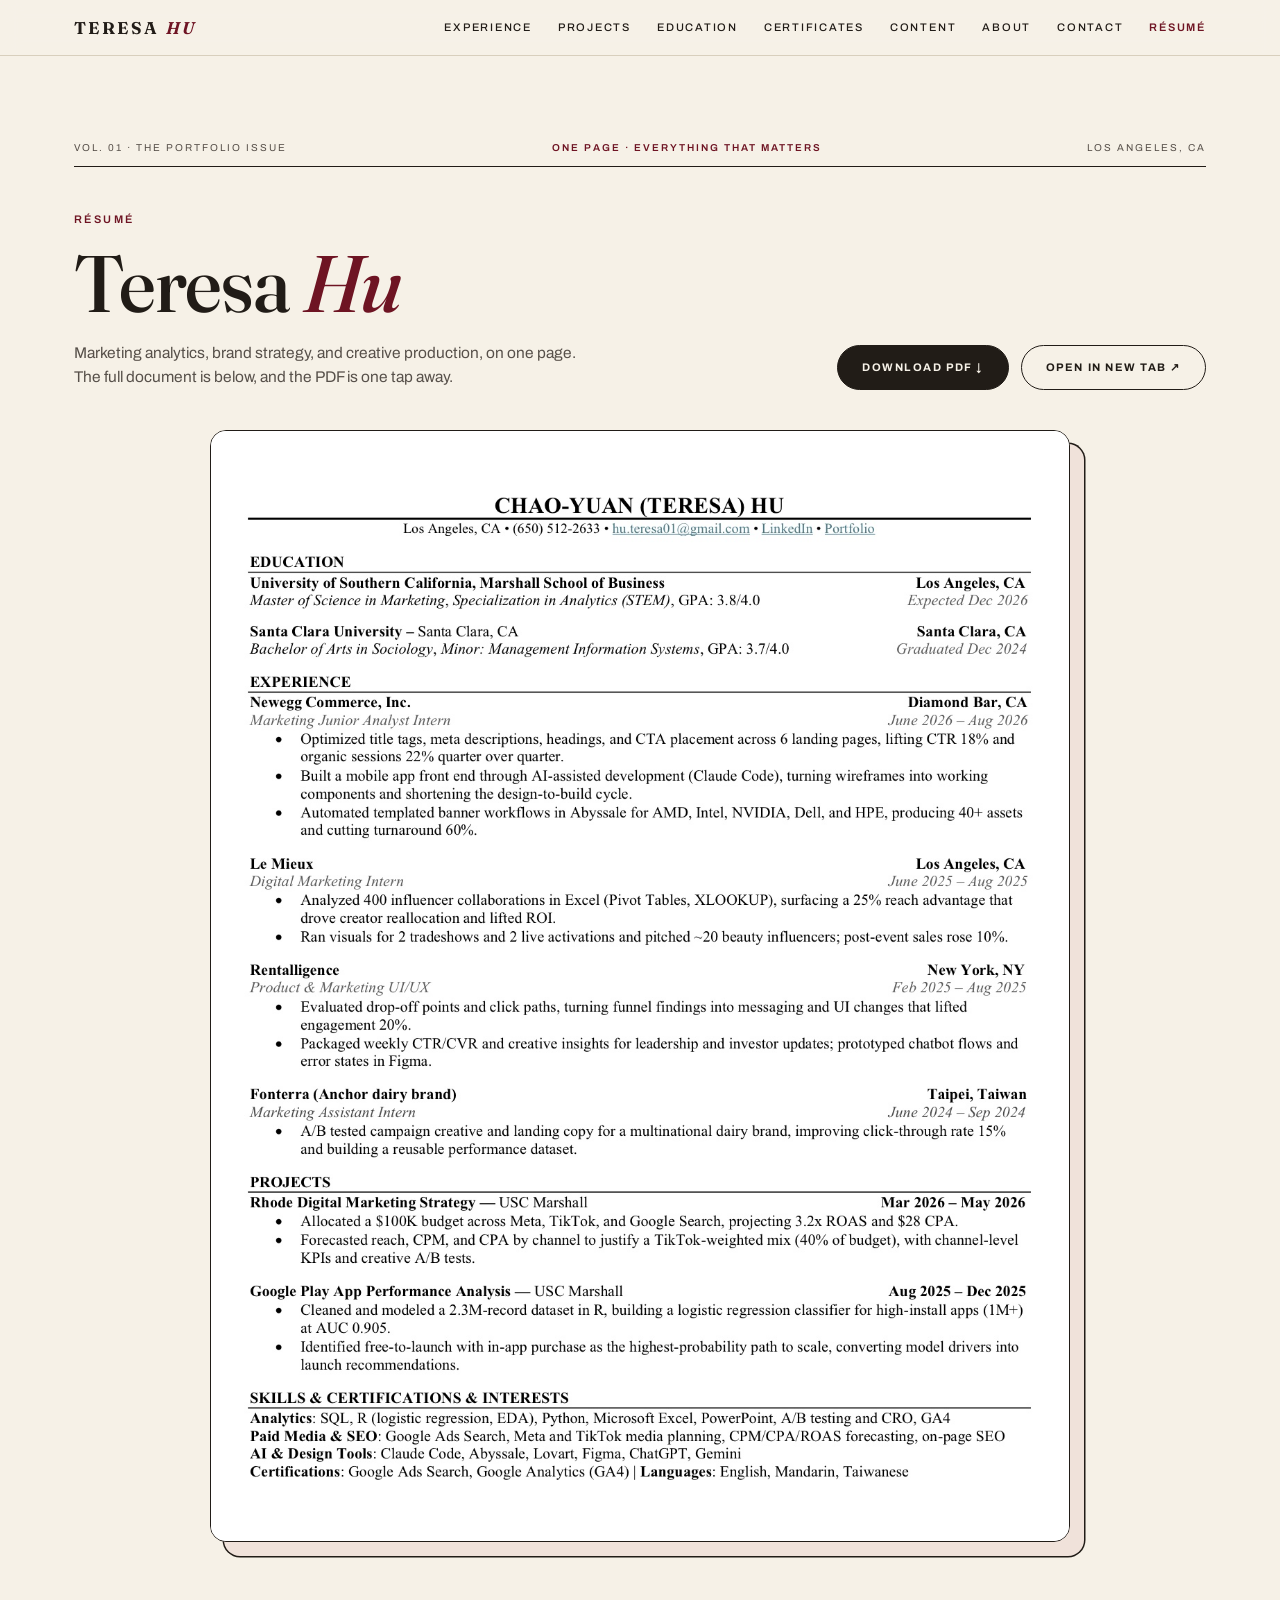
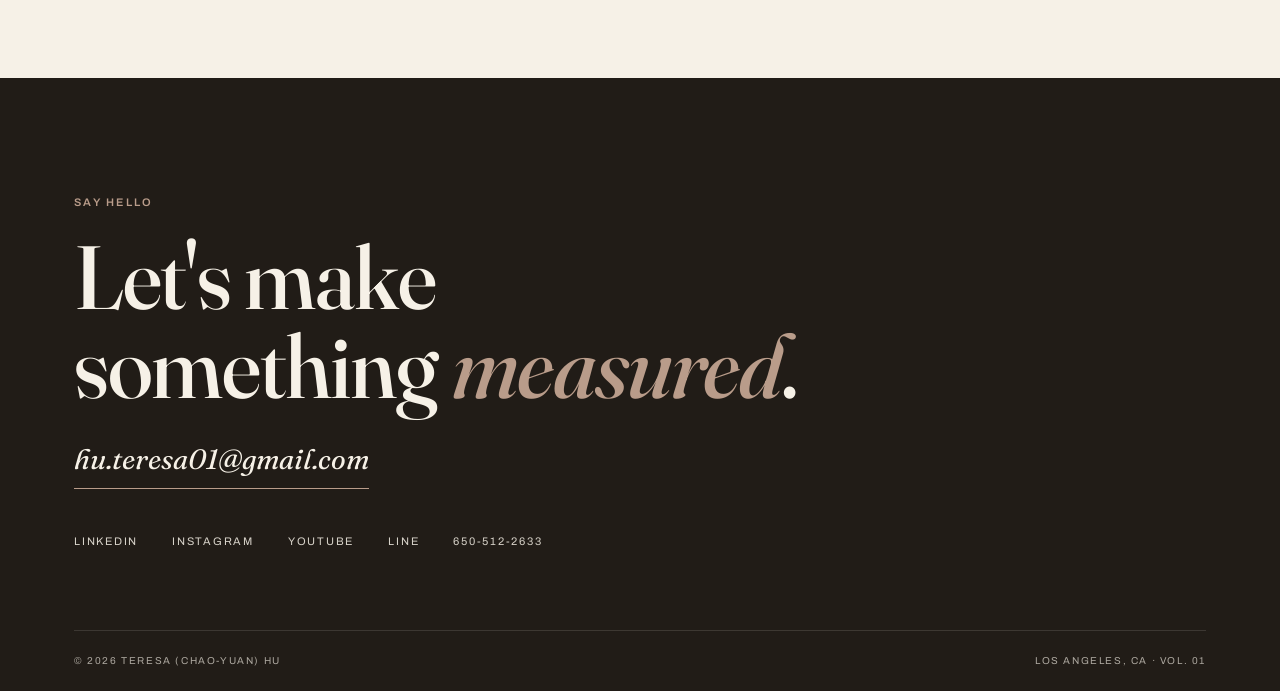
==== commit f07e05ac: "Update résumé and add a Certificates section Swap in the latest résumé PDF and preview, and follow i" ====
--- a/resume.html
+++ b/resume.html
@@ -22,6 +22,7 @@
         <a href="index.html#experience">Experience</a>
         <a href="index.html#projects">Projects</a>
         <a href="index.html#education">Education</a>
+        <a href="index.html#certificates">Certificates</a>
         <a href="index.html#content">Content</a>
         <a href="index.html#about">About</a>
         <a href="index.html#contact">Contact</a>
--- a/styles.css
+++ b/styles.css
@@ -947,3 +947,54 @@
   .resume-actions .btn { flex: 1; justify-content: center; }
   .resume-frame { box-shadow: 8px 8px 0 var(--blush), 8px 8px 0 1.5px var(--ink); }
 }
+
+/* ---------- Certificates ---------- */
+.cert-grid {
+  display: grid;
+  grid-template-columns: repeat(2, 1fr);
+  gap: 24px;
+  margin-top: 48px;
+}
+.cert-card {
+  position: relative;
+  background: var(--paper);
+  border: 1.5px solid var(--ink);
+  border-radius: 16px;
+  padding: 32px 30px;
+  transition: transform 0.35s ease, box-shadow 0.35s ease;
+}
+.cert-card:hover {
+  transform: translateY(-6px);
+  box-shadow: 10px 10px 0 var(--blush), 10px 10px 0 1.5px var(--ink);
+}
+.cert-seal {
+  width: 46px;
+  height: 46px;
+  color: var(--oxblood);
+  margin-bottom: 18px;
+}
+.cert-issuer {
+  display: block;
+  font-size: 10px;
+  letter-spacing: 0.16em;
+  text-transform: uppercase;
+  font-weight: 600;
+  color: var(--rosewood);
+}
+.cert-card h3 {
+  font-family: var(--serif);
+  font-weight: 550;
+  font-size: 23px;
+  line-height: 1.2;
+  margin: 8px 0 12px;
+}
+.cert-card p {
+  font-size: 14.5px;
+  color: var(--ink-soft);
+  margin-bottom: 18px;
+}
+.cert-card .tags { display: flex; flex-wrap: wrap; gap: 8px; }
+
+@media (max-width: 960px) {
+  .cert-grid { grid-template-columns: 1fr; }
+}
